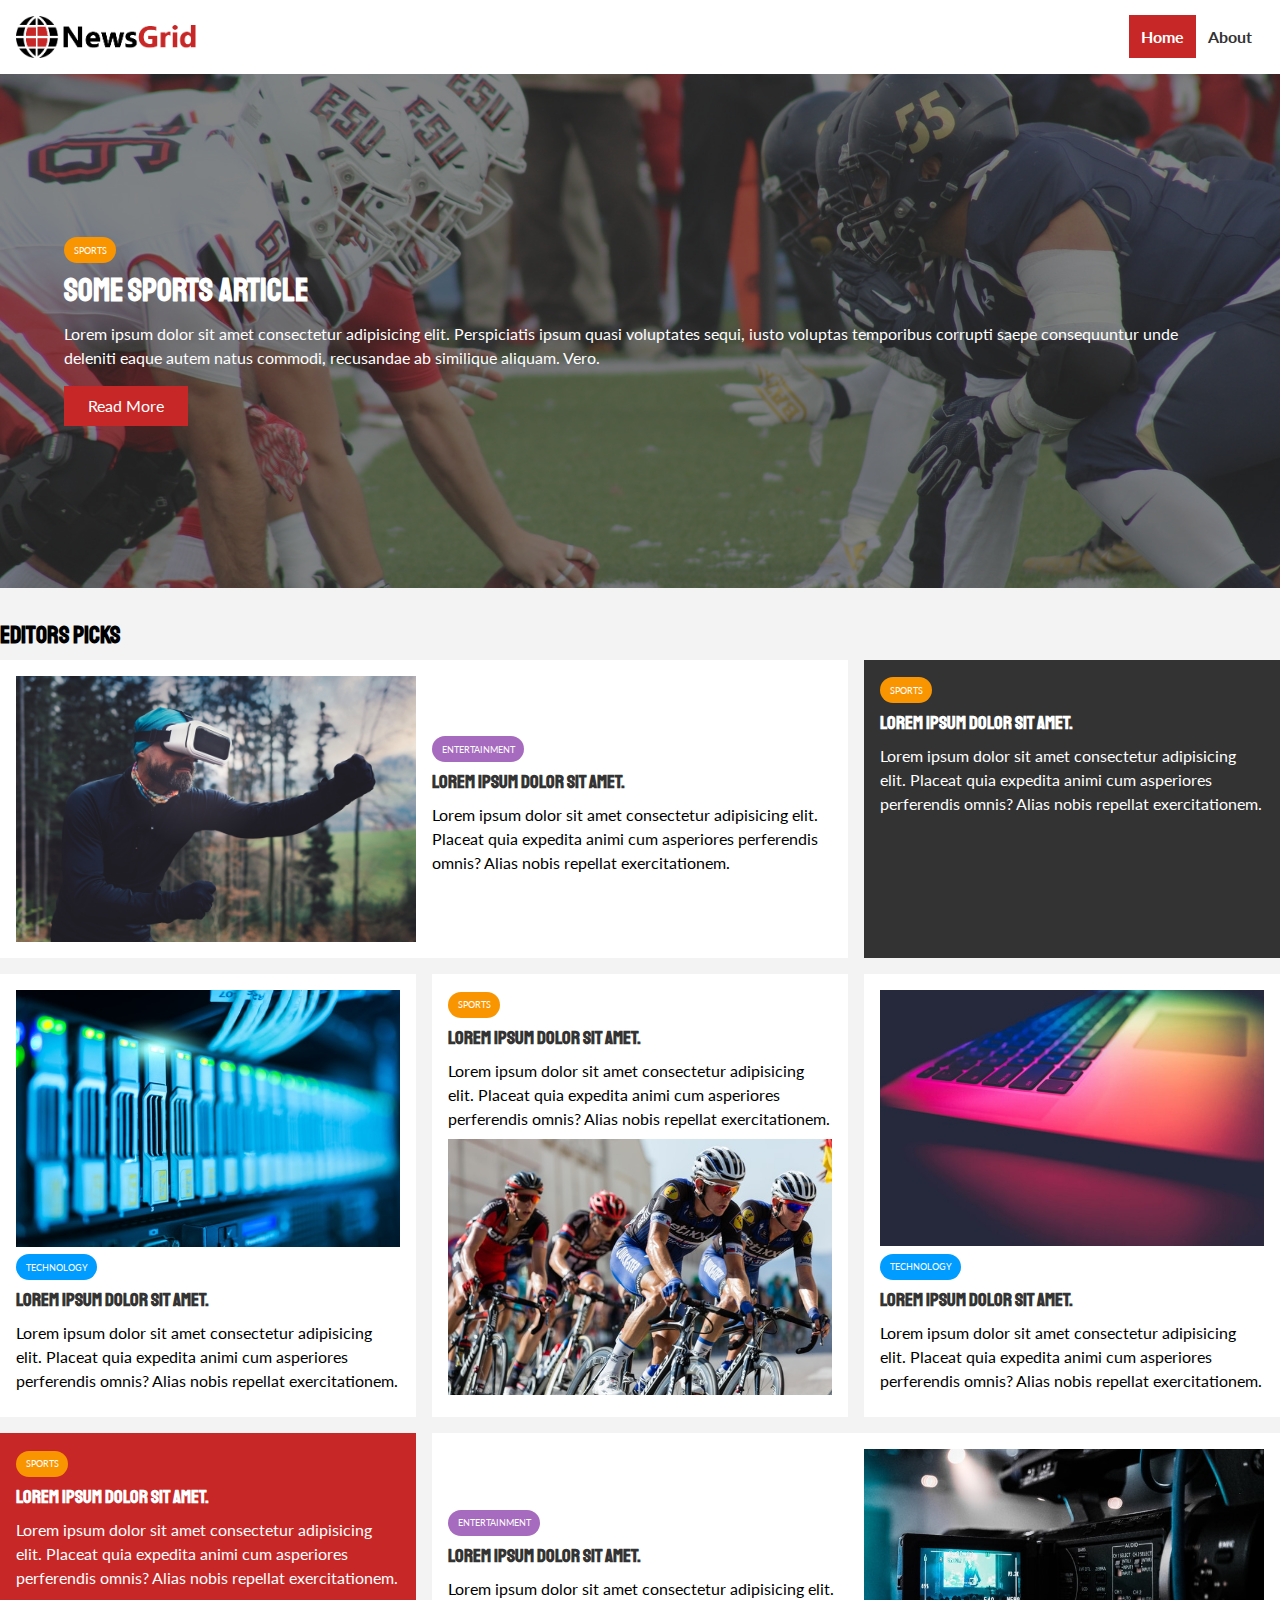
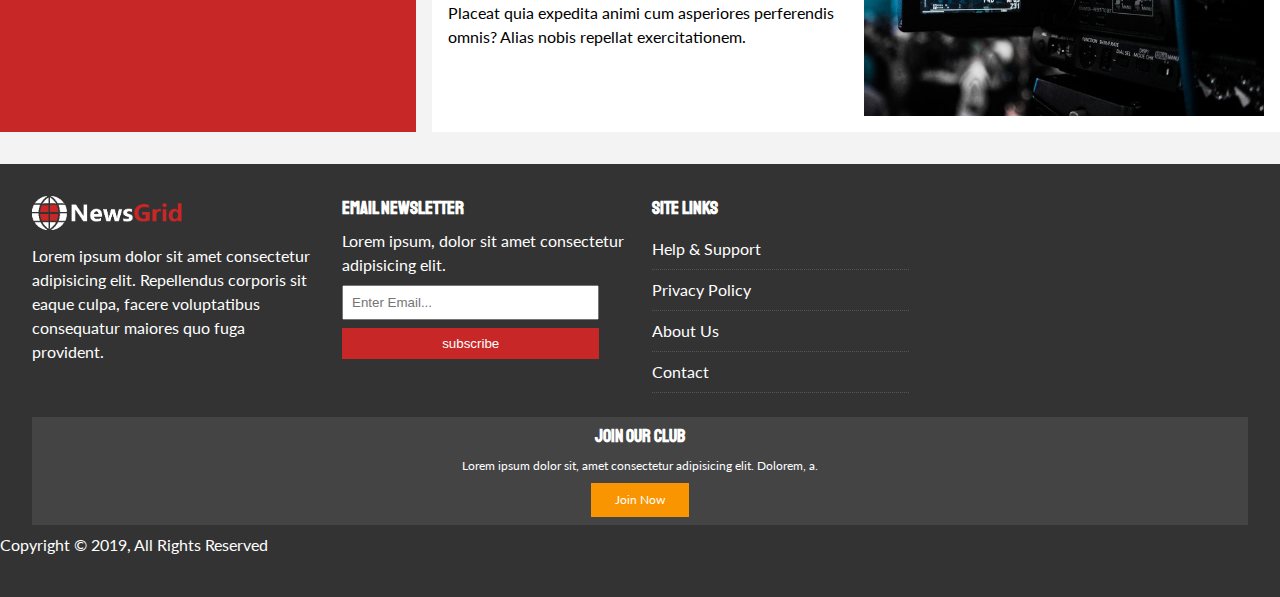
==== index.html @ b91a2262 "Initial Commit" ====
<!DOCTYPE html>
<html lang="en">
<head>
    <meta charset="UTF-8">
    <meta http-equiv="X-UA-Compatible" content="IE=edge">
    <meta name="viewport" content="width=device-width, initial-scale=1.0">
    <link rel="stylesheet" href="css/style.css">
    <link rel="stylesheet" media="screen and (max-width: 768px)" href="css/mobile.css">
    <link rel="stylesheet" href="https://use.fontawesome.com/releases/v5.6.1/css/all.css" integrity="sha384-gfdkjb5BdAXd+lj+gudLWI+BXq4IuLW5IT+brZEZsLFm++aCMlF1V92rMkPaX4PP" crossorigin="anonymous">
    <link rel="preconnect" href="https://fonts.gstatic.com">
    <link href="https://fonts.googleapis.com/css2?family=Lato:wght@300&display=swap" rel="stylesheet">
    <title>NewsGrid | Latest News</title>
</head>
<body>
    <nav id="main-nav">
        <div class="container">
            <img src="img/logo.png" alt="NewsGrid Logo" class="logo">
            <div class="social">
                <a href="https://facebook.com" target="_blank"><i class="fab fa-facebook fa-2x" ></i></a>
                <a href="https://twitter.com" target="_blank"><i class="fab fa-twitter fa-2x" ></i></a>
                <a href="https://instagram.com" target="_blank"><i class="fab fa-instagram fa-2x" ></i></a>
                <a href="https://youtube.com" target="_blank"><i class="fab fa-youtube fa-2x" ></i></a>
            </div>
              <ul>
                  <li><a class="current" href="index.html">Home</a></li>
                  <li><a href="about.html">About</a></li>

              </ul>
            
            
        </div>
    </nav>

    <header id="showcase">
        <div class="container">
            <div class="showcase-container">
                <div class="showcase-content">
                    <div class="category category-sports">
                        Sports
                    </div>
                    <h1>Some Sports Article</h1>
                    <p>Lorem ipsum dolor sit amet consectetur adipisicing elit. Perspiciatis ipsum quasi voluptates sequi, iusto voluptas temporibus corrupti saepe consequuntur unde deleniti eaque autem natus commodi, recusandae ab similique aliquam. Vero.</p>
                    <a href="article.html" class="btn btn-primary">Read More</a>
                </div>
            </div>
        </div>
    </header>

    <section id="home-articles" class="py-2">
        <h2>Editors Picks</h2>
        <div class="articles-container">
            <article class="card">
                <img src="img/articles/ent1.jpg" alt="">
                <div>
                <div class="category category-ent">Entertainment</div>
                <h3><a href="article.html">Lorem ipsum dolor sit amet.</a></h3>
                <p>
                    Lorem ipsum dolor sit amet consectetur adipisicing elit. Placeat quia expedita animi cum asperiores perferendis omnis? Alias nobis repellat exercitationem.
                </p>
            </div>
            </article>
            <article class="card bg-dark">
                <div class="category category-sports">Sports</div>
                <h3><a href="article.html">Lorem ipsum dolor sit amet.</a></h3>
                <p>
                    Lorem ipsum dolor sit amet consectetur adipisicing elit. Placeat quia expedita animi cum asperiores perferendis omnis? Alias nobis repellat exercitationem.
                </p>
            </article>
            <article class="card">
                <img src="img/articles/tech1.jpg" alt="">
                    <div class="category category-tech">Technology</div>
                    <h3><a href="article.html">Lorem ipsum dolor sit amet.</a></h3>
                <p>
                    Lorem ipsum dolor sit amet consectetur adipisicing elit. Placeat quia expedita animi cum asperiores perferendis omnis? Alias nobis repellat exercitationem.
                </p>
            </article>

            <article class="card">
                    <div class="category category-sports">Sports</div>
                    <h3><a href="article.html">Lorem ipsum dolor sit amet.</a></h3>
                <p>
                    Lorem ipsum dolor sit amet consectetur adipisicing elit. Placeat quia expedita animi cum asperiores perferendis omnis? Alias nobis repellat exercitationem.
                </p>
                <img src="img/articles/sports1.jpg" alt="">
            </article>
            <article class="card">
                <img src="img/articles/tech2.jpg" alt="">
                    <div class="category category-tech">Technology</div>
                    <h3><a href="article.html">Lorem ipsum dolor sit amet.</a></h3>
                <p>
                    Lorem ipsum dolor sit amet consectetur adipisicing elit. Placeat quia expedita animi cum asperiores perferendis omnis? Alias nobis repellat exercitationem.
                </p>
            </article>
            <article class="card bg-primary">
                <div class="category category-sports">Sports</div>
                <h3><a href="article.html">Lorem ipsum dolor sit amet.</a></h3>
                <p>
                    Lorem ipsum dolor sit amet consectetur adipisicing elit. Placeat quia expedita animi cum asperiores perferendis omnis? Alias nobis repellat exercitationem.
                </p>
            </article>
            <article class="card">
                <div>
                <div class="category category-ent">Entertainment</div>
                <h3><a href="article.html">Lorem ipsum dolor sit amet.</a></h3>
                <p>
                    Lorem ipsum dolor sit amet consectetur adipisicing elit. Placeat quia expedita animi cum asperiores perferendis omnis? Alias nobis repellat exercitationem.
                </p>
            </div>
            <img src="img/articles/ent2.jpg" alt="">
            </article>
        </div>          
    </section>

    <footer id="main-footer" class="py-2">
        <div class="container footer-container">
            <div>
                <img src="img/logo_light.png" alt="NewsGrid">
                <p>
                    Lorem ipsum dolor sit amet consectetur adipisicing elit. Repellendus corporis sit eaque culpa, facere voluptatibus consequatur maiores quo fuga provident.
                </p>
            </div>
            <div>
                <h3>Email Newsletter</h3>
                <p>Lorem ipsum, dolor sit amet consectetur adipisicing elit.</p>
                <form >
                    <input type="email" placeholder="Enter Email...">
                    <input type="submit" value="subscribe" class="btn btn-primary">
                </form>
            </div>
            <div>
                <h3>Site Links</h3>
                <ul class="list"> 
                    <li><a href="#">Help & Support</a></li>
                    <li><a href="#">Privacy Policy</a></li>
                    <li><a href="#">About Us</a></li>
                    <li><a href="#">Contact</a></li>
                </ul>
            </div>
            <div>
                <h2>Join Our Club</h2>
                <p>
                    Lorem ipsum dolor sit, amet consectetur adipisicing elit. Dolorem, a.
                </p>
                <a href="#" class="btn btn-secondary">Join Now</a>
            </div> 
        </div>
        <div></div>
            <p>
                Copyright &copy; 2019, All Rights Reserved
            </p>

        
    </footer>

</body>
</html>
---- css/style.css ----
@import url("https://fonts.googleapis.com/css2?family=Staatliches&display=swap");

:root {
  --primary-color: #c72727;
  --secondary-color: #f99500;
  --light-color: #f3f3f3;
  --dark-color: #333;
  --max-width: 1100px;
}

.category {
  --sports-color: #f99500;
  --ent-color: #a66bbe;
  --tech-color: #009cff;
}

* {
  margin: 0;
  padding: 0;
  box-sizing: border-box;
}

body {
  font-family: "Lato", sans-serif;
  line-height: 1.5;
  background: var(--light-color);
}

a {
  color: #333;
  text-decoration: none;
}

ul {
  list-style: none;
}

p {
  margin: 0.5rem 0;
}

img {
  width: 100%;
}

h1,
h2,
h3,
h4,
h5,
h6 {
  font-family: "Staatliches", cursive;
  line-height: 1.3;
  margin-bottom: 0.55rem;
}

.container {
  max-width: var var(--max-width);
  margin: auto;
  padding: 0 2rem;
  overflow: hidden;
}

.category {
  display: inline-block;
  color: #fff;
  font-size: 0.55rem;
  text-transform: uppercase;
  padding: 0.4rem 0.6rem;
  border-radius: 15px;
  margin-bottom: 0.5rem;
}

.category-sports {
  background: var(--sports-color);
}

.category-ent {
  background: var(--ent-color);
}

.category-tech {
  background: var(--tech-color);
}

.btn {
  display: inline-block;
  background: var(--dark-color);
  border: none;
  color: #fff;
  padding: 0.5rem 1.5rem;
}

.btn-light {
  background: var(--light-color);
}
.btn-primary {
  background: var(--primary-color);
}
.btn-secondary {
  background: var(--secondary-color);
}

.btn:hover {
  opacity: 0.9;
}

.btn-block {
  display: block;
  width: 100%;
  text-align: center;
}

.card {
  background: #fff;
  padding: 1rem;
}

.bg-dark {
  background: var(--dark-color);
  color: #fff;
}

.bg-primary {
  background: var(--primary-color);
  color: #fff;
}

.bg-secondary {
  background: var(--secondary-color);
  color: #fff;
}

.py-1 {
  padding: 1.5rem 0;
}
.py-2 {
  padding: 2rem 0;
}
.py-3 {
  padding: 3rem 0;
}

.p-1 {
  padding: 1.5rem;
}
.p-2 {
  padding: 2rem;
}
.p-3 {
  padding: 3rem;
}

.l-heading {
  font-size: 3rem;
}

.list li {
  padding: 0.5rem 0;
  border-bottom: 1px dotted #555;
  width: 90%;
}

.list li a:hover {
  color: var(--primary-color) !important;
}

.bg-dark h1,
.bg-dark h2,
.bg-dark h3,
.bg-dark a,
.bg-primary h1,
.bg-primary h2,
.bg-primary h3,
.bg-primary a,
.bg-secondary h1,
.bg-secondary h2,
.bg-secondary h3,
.bg-secondary a {
  color: #fff;
}

.page-container {
  display: grid;
  grid-template-columns: 5fr 2fr;
  margin: 2rem 0;
  grid-gap: 1.5rem;
}

.page-container > *:first-child {
  grid-row: 1 / span 3;
}

#main-nav {
  background: #fff;
  position: sticky;
  top: 0;
  z-index: 2;
}

#main-nav .container {
  display: grid;
  grid-template-columns: 6fr 3fr 2fr;
  padding: 1rem;
  align-items: center;
}

#main-nav .logo {
  width: 180px;
}

#main-nav ul {
  justify-self: end;
  display: flex;
}

#main-nav ul li a {
  padding: 0.75rem;
  font-weight: bold;
}

#main-nav ul li a.current {
  background: var(--primary-color);
  color: #fff;
}

#main-nav ul li a:hover {
  background: var(--light-color);
  color: var(--dark-color);
}

#main-nav .social {
  justify-self: center;
}

#main-nav .social i {
  color: #777;
  margin-right: 0.5rem;
}

#showcase {
  color: #fff;
  background: #333;
  padding: 2rem;
  position: relative;
}

#showcase:before {
  content: "";
  background: url("../img/featured.jpg") no-repeat center center/cover;
  position: absolute;
  top: 0;
  left: 0;
  width: 100%;
  height: 100%;
  opacity: 0.4;
}

#showcase .showcase-container {
  display: grid;
  grid-template-columns: repeat (2, 1fr);
  justify-content: center;
  align-items: center;
  height: 50vh;
}

#showcase .showcase-content {
  z-index: 1;
}

#showcase .showcase-content p {
  margin-bottom: 1rem;
}

#home-articles .articles-container {
  display: grid;
  grid-template-columns: repeat(3, 1fr);
  grid-gap: 1rem;
}

#home-articles .articles-container > *:first-child,
#home-articles .articles-container > *:last-child {
  display: grid;
  grid-template-columns: repeat(2, 1fr);
  grid-gap: 1rem;
  align-items: center;
  grid-column: 1 / span 2;
}

#home-articles .articles-container > *:last-child {
  grid-column: 2 / span 2;
}

#article .meta {
  display: flex;
  justify-content: space-between;
  align-items: center;
  background: #eee;
  padding: 0.5rem;
}

#article .meta .category {
  margin-top: 0.4rem;
}

#main-footer {
  background: var(--dark-color);
  color: #fff;
}

#main-footer img {
  width: 150px;
}

#main-footer a {
  color: #fff;
}

#main-footer .footer-container {
  display: grid;
  grid-template-columns: repeat(4, 1fr);
  grid-gap: 1.5rem;
}

#main-footer .footer-container > *:last-child {
  background: #444;
  grid-column: 1 / span 4;
  padding: 0.5rem;
  text-align: center;
  font-size: 0.75rem;
}

#main-footer .footer-container input[type="email"] {
  width: 90%;
  padding: 0.5rem;
  margin-bottom: 0.5rem;
}

#main-footer .footer-container input[type="submit"] {
  width: 90%;
}
---- css/mobile.css ----
#main-nav .social {
  display: none;
}

#main-nav .container {
  grid-template-columns: 1fr;
  grid-gap: 1.2rem;
}

#main-nav ul,
#main-nav .logo {
  justify-self: center;
}

#main-nav ul li a {
  padding: 0.5rem;
}

#home-articles .articles-container {
  grid-template-columns: repeat(2, 1fr);
}

#home-articles .articles-container > *:first-child,
#home-articles .articles-container > *:last-child {
  grid-template-columns: 1fr;
  grid-column: 1;
}

@media (max-width: 600px) {
  #main-nav .social {
    display: none;
  }

  #showcase .showcase-container,
  #home-articles .articles-container,
  #main-footer .footer-container {
    grid-template-columns: 1fr;
  }

  #main-footer .footer-container > *:last-child {
    grid-column: 1;
  }

  #main-footer .footer-container > *:last-child,
  #main-footer .footer-container > *:nth-child(2) {
    border-bottom: #444 dotted 1px;
    padding-bottom: 1rem;
  }

  .page-container {
    grid-template-columns: 1fr;
    text-align: center;
  }

  .page-container > *:first-child {
    grid-row: 1;
  }
}
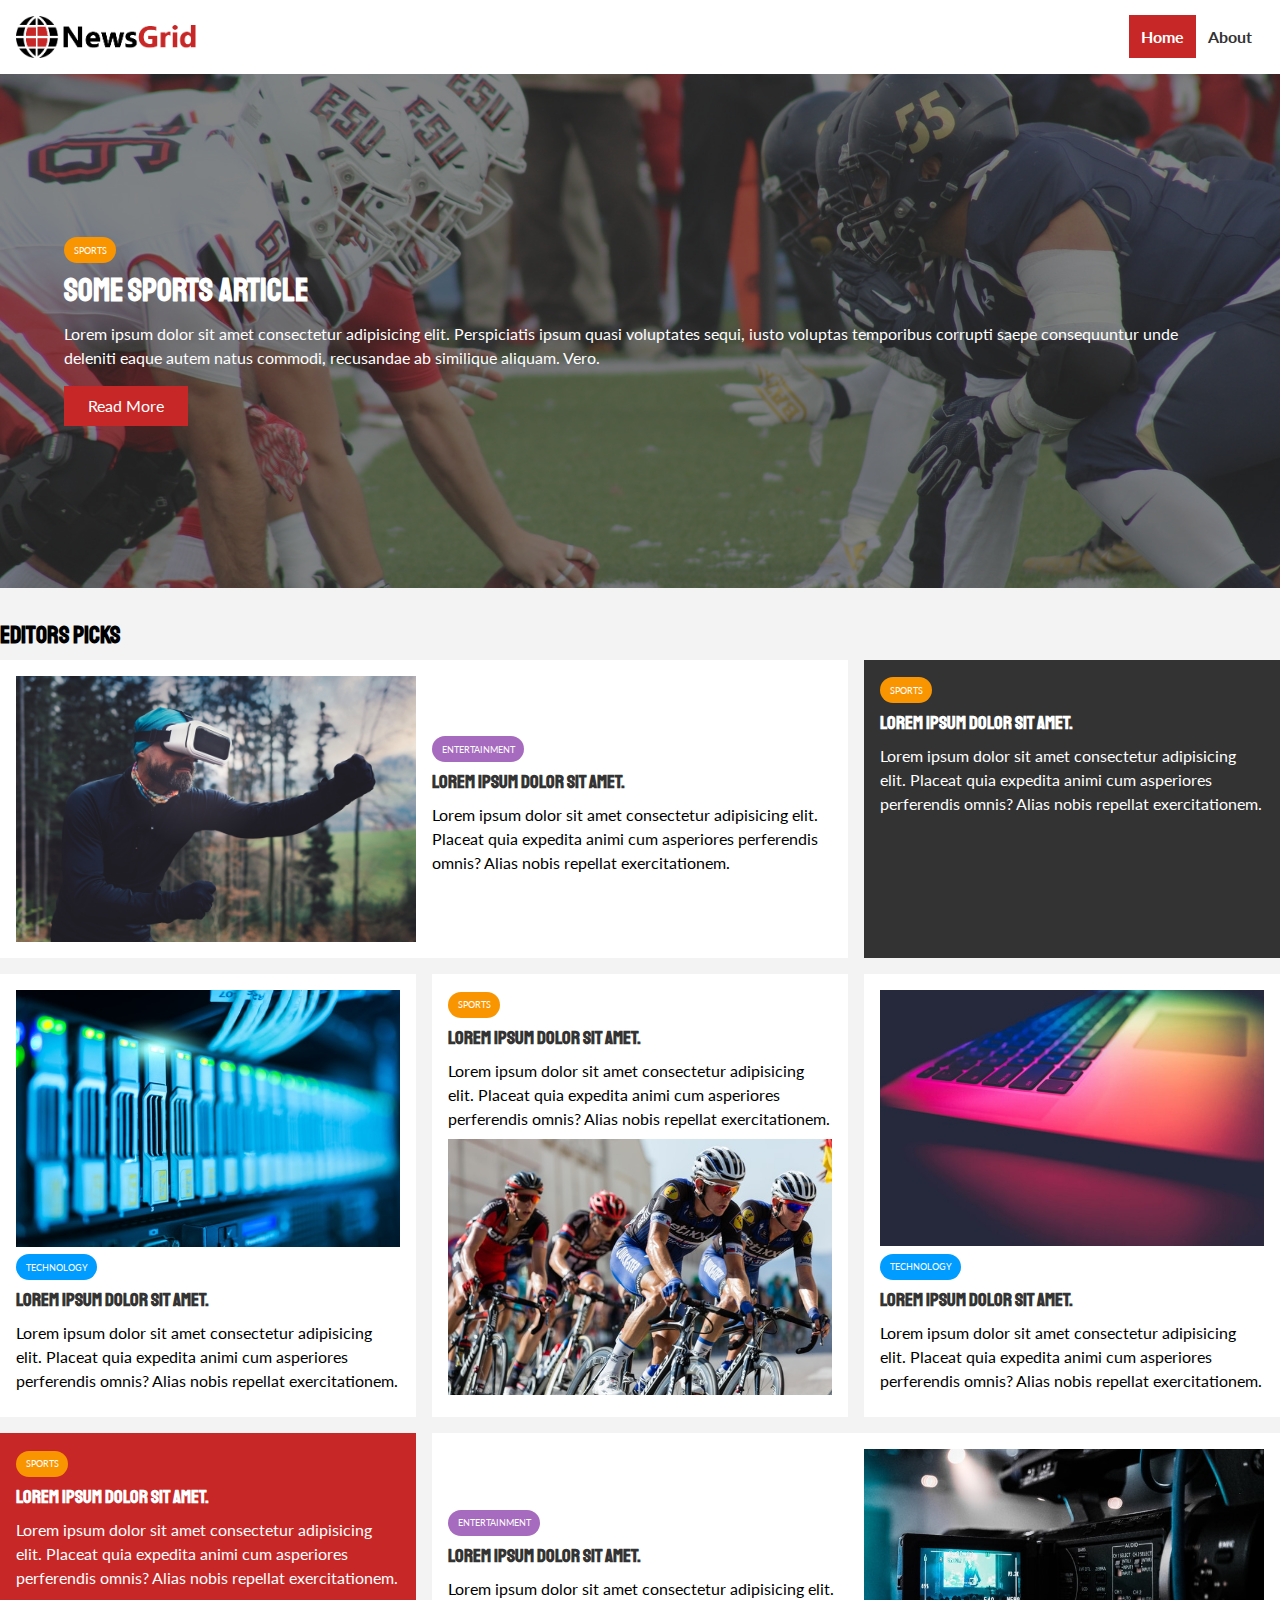
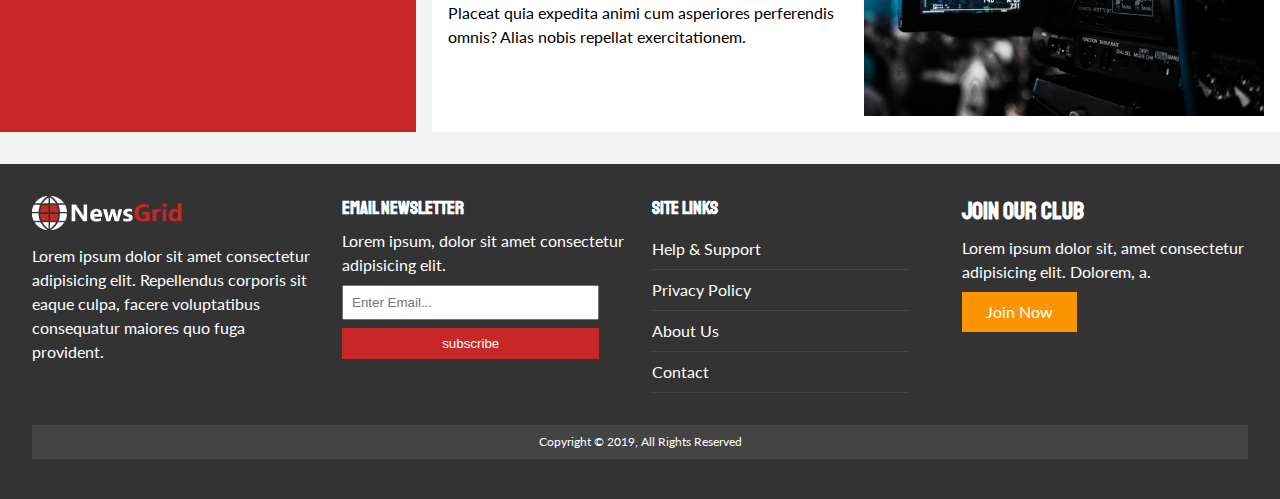
==== commit a853d61d: "Updated form" ====
--- a/index.html
+++ b/index.html
@@ -111,6 +111,7 @@
         </div>          
     </section>
 
+  
     <footer id="main-footer" class="py-2">
         <div class="container footer-container">
             <div>
@@ -122,8 +123,8 @@
             <div>
                 <h3>Email Newsletter</h3>
                 <p>Lorem ipsum, dolor sit amet consectetur adipisicing elit.</p>
-                <form >
-                    <input type="email" placeholder="Enter Email...">
+                <form name="contact" method="POST" data-netlify="true" >
+                    <input type="email" name="email" placeholder="Enter Email...">
                     <input type="submit" value="subscribe" class="btn btn-primary">
                 </form>
             </div>
@@ -143,11 +144,10 @@
                 </p>
                 <a href="#" class="btn btn-secondary">Join Now</a>
             </div> 
-        </div>
-        <div></div>
             <p>
                 Copyright &copy; 2019, All Rights Reserved
             </p>
+        </div>
 
         
     </footer>
